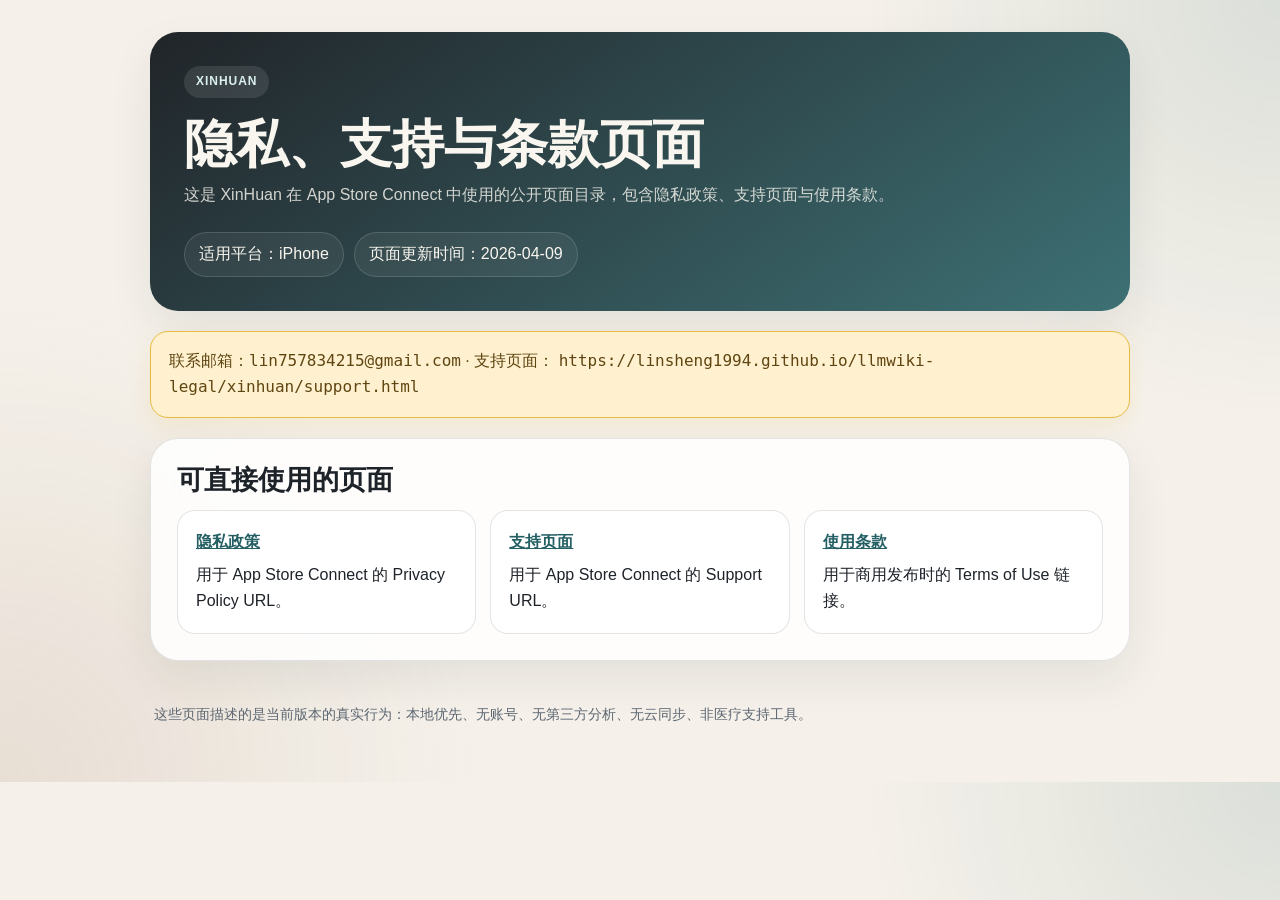
==== xinhuan/index.html @ 8fe2af12 "Add XinHuan legal pages" ====
<!doctype html>
<html lang="zh-CN">
  <head>
    <meta charset="utf-8" />
    <meta name="viewport" content="width=device-width, initial-scale=1" />
    <title>XinHuan 法务与支持页面</title>
    <link rel="stylesheet" href="../legal.css" />
  </head>
  <body>
    <main class="page">
      <section class="hero">
        <span class="eyebrow">XinHuan</span>
        <h1>隐私、支持与条款页面</h1>
        <p>
          这是 XinHuan 在 App Store Connect 中使用的公开页面目录，包含隐私政策、支持页面与使用条款。
        </p>
        <div class="hero-meta">
          <span>适用平台：iPhone</span>
          <span>页面更新时间：2026-04-09</span>
        </div>
      </section>

      <div class="banner">
        联系邮箱：<span class="mono">lin757834215@gmail.com</span> · 支持页面：
        <span class="mono">https://linsheng1994.github.io/llmwiki-legal/xinhuan/support.html</span>
      </div>

      <section class="card">
        <h2>可直接使用的页面</h2>
        <div class="grid">
          <article class="tile">
            <strong><a href="./privacy-policy.html">隐私政策</a></strong>
            <span>用于 App Store Connect 的 Privacy Policy URL。</span>
          </article>
          <article class="tile">
            <strong><a href="./support.html">支持页面</a></strong>
            <span>用于 App Store Connect 的 Support URL。</span>
          </article>
          <article class="tile">
            <strong><a href="./terms.html">使用条款</a></strong>
            <span>用于商用发布时的 Terms of Use 链接。</span>
          </article>
        </div>
      </section>

      <footer class="footer">
        这些页面描述的是当前版本的真实行为：本地优先、无账号、无第三方分析、无云同步、非医疗支持工具。
      </footer>
    </main>
  </body>
</html>
---- legal.css ----
:root {
  color-scheme: light;
  --bg: #f5f1ea;
  --paper: rgba(255, 255, 255, 0.86);
  --paper-strong: #ffffff;
  --ink: #1e2329;
  --muted: #5d6772;
  --line: rgba(30, 35, 41, 0.12);
  --sea: #245f64;
  --clay: #855338;
  --sand: #d9b992;
  --rose: #9a4754;
  --warn: #fff1cf;
  --warn-line: #e7bb43;
  --shadow: 0 18px 44px rgba(30, 35, 41, 0.08);
  --radius-lg: 28px;
  --radius-md: 18px;
  --radius-sm: 12px;
  --max: 980px;
}

* {
  box-sizing: border-box;
}

html {
  margin: 0;
  padding: 0;
  background:
    radial-gradient(circle at top right, rgba(36, 95, 100, 0.12), transparent 26rem),
    radial-gradient(circle at bottom left, rgba(133, 83, 56, 0.12), transparent 30rem),
    var(--bg);
  color: var(--ink);
  font-family:
    "PingFang SC",
    "Noto Sans SC",
    "Helvetica Neue",
    sans-serif;
  line-height: 1.65;
}

body {
  margin: 0;
  padding: 32px 20px 56px;
}

a {
  color: var(--sea);
}

.page {
  max-width: var(--max);
  margin: 0 auto;
}

.hero {
  padding: 34px;
  border-radius: var(--radius-lg);
  background:
    linear-gradient(145deg, rgba(24, 28, 33, 0.96), rgba(36, 95, 100, 0.88));
  color: #f9f6ef;
  box-shadow: var(--shadow);
}

.eyebrow {
  display: inline-flex;
  align-items: center;
  gap: 8px;
  padding: 6px 12px;
  border-radius: 999px;
  font-size: 12px;
  font-weight: 700;
  letter-spacing: 0.08em;
  text-transform: uppercase;
  color: #d9f0ee;
  background: rgba(255, 255, 255, 0.1);
}

.hero h1 {
  margin: 18px 0 10px;
  font-size: clamp(34px, 6vw, 52px);
  line-height: 1.08;
}

.hero p {
  margin: 0;
  max-width: 54rem;
  color: rgba(249, 246, 239, 0.82);
}

.hero-meta {
  display: flex;
  flex-wrap: wrap;
  gap: 10px;
  margin-top: 24px;
}

.hero-meta span,
.nav a {
  display: inline-flex;
  align-items: center;
  justify-content: center;
  min-height: 38px;
  padding: 8px 14px;
  border-radius: 999px;
  border: 1px solid rgba(255, 255, 255, 0.14);
  color: inherit;
  text-decoration: none;
  background: rgba(255, 255, 255, 0.06);
}

.banner {
  margin: 20px 0;
  padding: 16px 18px;
  border-radius: var(--radius-md);
  border: 1px solid var(--warn-line);
  background: var(--warn);
  color: #5f4511;
  box-shadow: 0 8px 20px rgba(231, 187, 67, 0.14);
}

.nav {
  display: flex;
  flex-wrap: wrap;
  gap: 10px;
  margin: 18px 0 26px;
}

.nav a {
  color: var(--sea);
  border-color: rgba(36, 95, 100, 0.12);
  background: rgba(255, 255, 255, 0.72);
}

.card {
  margin-top: 18px;
  padding: 26px;
  border-radius: var(--radius-lg);
  background: var(--paper);
  border: 1px solid var(--line);
  box-shadow: var(--shadow);
  backdrop-filter: blur(16px);
}

.card h2 {
  margin: 0 0 14px;
  font-size: 27px;
  line-height: 1.18;
}

.card h3 {
  margin: 18px 0 8px;
  font-size: 18px;
}

.card p,
.card li {
  color: var(--muted);
}

.grid {
  display: grid;
  grid-template-columns: repeat(auto-fit, minmax(220px, 1fr));
  gap: 14px;
}

.tile {
  padding: 18px;
  border-radius: var(--radius-md);
  background: var(--paper-strong);
  border: 1px solid var(--line);
}

.tile strong {
  display: block;
  margin-bottom: 6px;
  color: var(--ink);
}

.fact-table {
  width: 100%;
  border-collapse: collapse;
  margin-top: 10px;
}

.fact-table th,
.fact-table td {
  padding: 14px 0;
  border-bottom: 1px solid var(--line);
  text-align: left;
  vertical-align: top;
}

.fact-table th {
  width: 28%;
  color: var(--ink);
  font-weight: 700;
}

.muted {
  color: var(--muted);
}

.mono {
  font-family:
    ui-monospace,
    SFMono-Regular,
    Menlo,
    Monaco,
    Consolas,
    monospace;
}

.footer {
  margin-top: 22px;
  padding: 20px 4px 0;
  color: var(--muted);
  font-size: 14px;
}

.footer a {
  color: var(--clay);
}

@media (max-width: 720px) {
  body {
    padding: 20px 14px 40px;
  }

  .hero,
  .card {
    padding: 22px;
  }

  .fact-table th,
  .fact-table td {
    display: block;
    width: 100%;
    padding: 8px 0;
  }

  .fact-table tr {
    display: block;
    padding: 10px 0;
    border-bottom: 1px solid var(--line);
  }

  .fact-table th,
  .fact-table td {
    border: 0;
  }
}
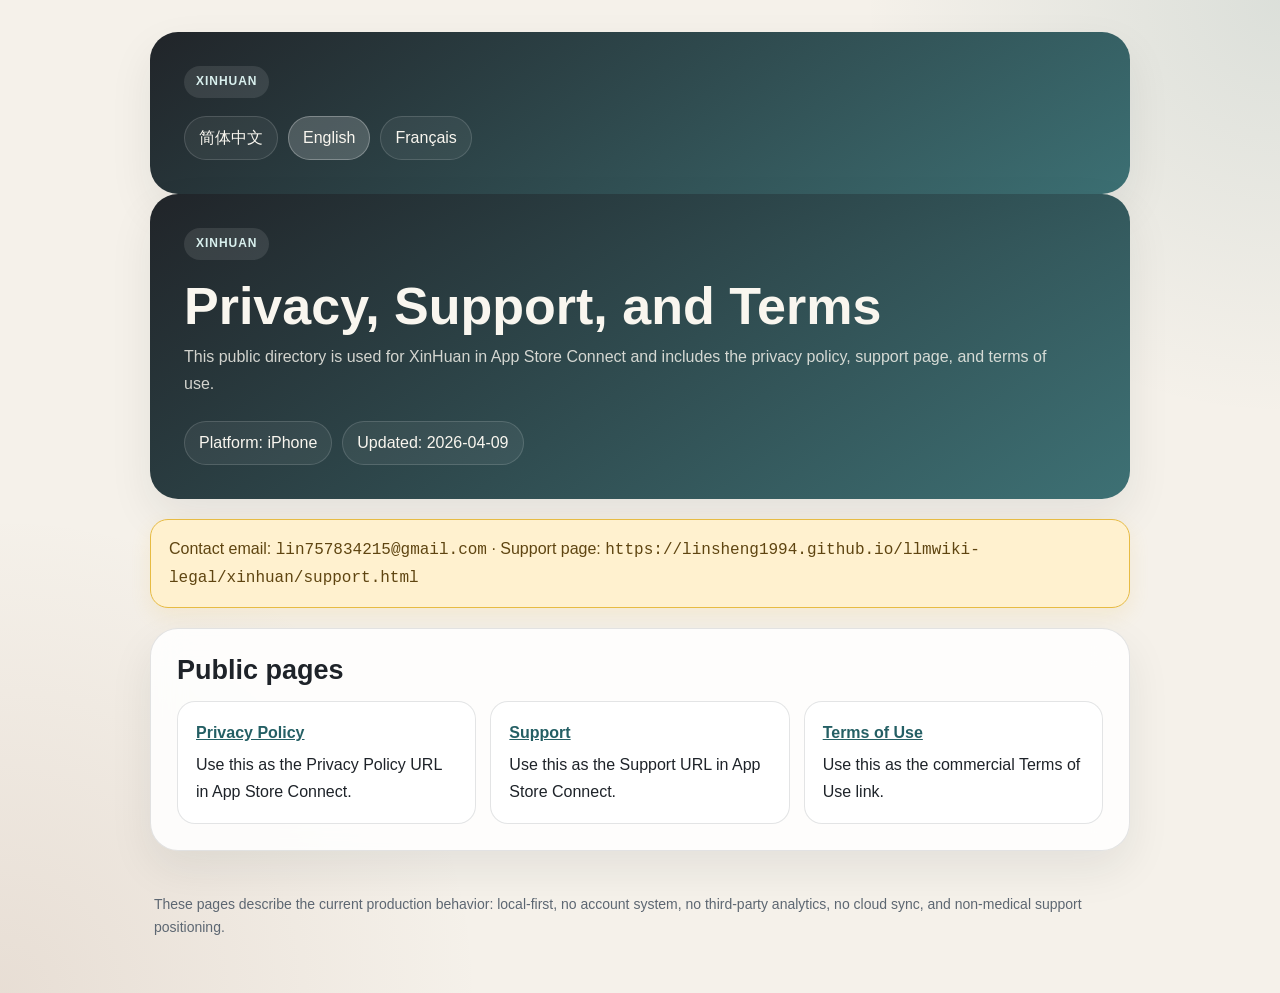
==== commit ca29a8f1: "Add multilingual XinHuan legal pages" ====
--- a/xinhuan/index.html
+++ b/xinhuan/index.html
@@ -1,19 +1,29 @@
 <!doctype html>
-<html lang="zh-CN">
+<html lang="en">
   <head>
     <meta charset="utf-8" />
     <meta name="viewport" content="width=device-width, initial-scale=1" />
-    <title>XinHuan 法务与支持页面</title>
+    <title>XinHuan Legal and Support Pages</title>
     <link rel="stylesheet" href="../legal.css" />
+    <script defer src="../locale.js"></script>
   </head>
   <body>
-    <main class="page">
+    <div class="page">
+      <section class="hero">
+        <span class="eyebrow">XinHuan</span>
+        <div class="locale-switch" aria-label="Language switch">
+          <a href="?lang=zh-CN" data-lang-link="zh-CN">简体中文</a>
+          <a href="?lang=en" data-lang-link="en">English</a>
+          <a href="?lang=fr-CA" data-lang-link="fr-CA">Français</a>
+        </div>
+      </section>
+    </div>
+
+    <main class="page" data-lang="zh-CN">
       <section class="hero">
         <span class="eyebrow">XinHuan</span>
         <h1>隐私、支持与条款页面</h1>
-        <p>
-          这是 XinHuan 在 App Store Connect 中使用的公开页面目录，包含隐私政策、支持页面与使用条款。
-        </p>
+        <p>这是 XinHuan 在 App Store Connect 中使用的公开页面目录，包含隐私政策、支持页面与使用条款。</p>
         <div class="hero-meta">
           <span>适用平台：iPhone</span>
           <span>页面更新时间：2026-04-09</span>
@@ -29,23 +39,95 @@
         <h2>可直接使用的页面</h2>
         <div class="grid">
           <article class="tile">
-            <strong><a href="./privacy-policy.html">隐私政策</a></strong>
+            <strong><a href="./privacy-policy.html?lang=zh-CN">隐私政策</a></strong>
             <span>用于 App Store Connect 的 Privacy Policy URL。</span>
           </article>
           <article class="tile">
-            <strong><a href="./support.html">支持页面</a></strong>
+            <strong><a href="./support.html?lang=zh-CN">支持页面</a></strong>
             <span>用于 App Store Connect 的 Support URL。</span>
           </article>
           <article class="tile">
-            <strong><a href="./terms.html">使用条款</a></strong>
+            <strong><a href="./terms.html?lang=zh-CN">使用条款</a></strong>
             <span>用于商用发布时的 Terms of Use 链接。</span>
           </article>
         </div>
       </section>
 
-      <footer class="footer">
-        这些页面描述的是当前版本的真实行为：本地优先、无账号、无第三方分析、无云同步、非医疗支持工具。
-      </footer>
+      <footer class="footer">这些页面描述的是当前版本的真实行为：本地优先、无账号、无第三方分析、无云同步、非医疗支持工具。</footer>
+    </main>
+
+    <main class="page" data-lang="en">
+      <section class="hero">
+        <span class="eyebrow">XinHuan</span>
+        <h1>Privacy, Support, and Terms</h1>
+        <p>This public directory is used for XinHuan in App Store Connect and includes the privacy policy, support page, and terms of use.</p>
+        <div class="hero-meta">
+          <span>Platform: iPhone</span>
+          <span>Updated: 2026-04-09</span>
+        </div>
+      </section>
+
+      <div class="banner">
+        Contact email: <span class="mono">lin757834215@gmail.com</span> · Support page:
+        <span class="mono">https://linsheng1994.github.io/llmwiki-legal/xinhuan/support.html</span>
+      </div>
+
+      <section class="card">
+        <h2>Public pages</h2>
+        <div class="grid">
+          <article class="tile">
+            <strong><a href="./privacy-policy.html?lang=en">Privacy Policy</a></strong>
+            <span>Use this as the Privacy Policy URL in App Store Connect.</span>
+          </article>
+          <article class="tile">
+            <strong><a href="./support.html?lang=en">Support</a></strong>
+            <span>Use this as the Support URL in App Store Connect.</span>
+          </article>
+          <article class="tile">
+            <strong><a href="./terms.html?lang=en">Terms of Use</a></strong>
+            <span>Use this as the commercial Terms of Use link.</span>
+          </article>
+        </div>
+      </section>
+
+      <footer class="footer">These pages describe the current production behavior: local-first, no account system, no third-party analytics, no cloud sync, and non-medical support positioning.</footer>
+    </main>
+
+    <main class="page" data-lang="fr-CA">
+      <section class="hero">
+        <span class="eyebrow">XinHuan</span>
+        <h1>Confidentialité, soutien et conditions</h1>
+        <p>Ce répertoire public est utilisé pour XinHuan dans App Store Connect et regroupe la politique de confidentialité, la page de soutien et les conditions d’utilisation.</p>
+        <div class="hero-meta">
+          <span>Plateforme : iPhone</span>
+          <span>Mise à jour : 2026-04-09</span>
+        </div>
+      </section>
+
+      <div class="banner">
+        Courriel : <span class="mono">lin757834215@gmail.com</span> · Page de soutien :
+        <span class="mono">https://linsheng1994.github.io/llmwiki-legal/xinhuan/support.html</span>
+      </div>
+
+      <section class="card">
+        <h2>Pages publiques</h2>
+        <div class="grid">
+          <article class="tile">
+            <strong><a href="./privacy-policy.html?lang=fr-CA">Politique de confidentialité</a></strong>
+            <span>À utiliser comme URL de confidentialité dans App Store Connect.</span>
+          </article>
+          <article class="tile">
+            <strong><a href="./support.html?lang=fr-CA">Soutien</a></strong>
+            <span>À utiliser comme URL de soutien dans App Store Connect.</span>
+          </article>
+          <article class="tile">
+            <strong><a href="./terms.html?lang=fr-CA">Conditions d’utilisation</a></strong>
+            <span>À utiliser comme lien commercial pour les conditions d’utilisation.</span>
+          </article>
+        </div>
+      </section>
+
+      <footer class="footer">Ces pages décrivent le comportement actuel en production : approche locale d’abord, sans compte, sans analytics tiers, sans synchronisation infonuagique, et avec un positionnement de soutien non médical.</footer>
     </main>
   </body>
 </html>
--- a/legal.css
+++ b/legal.css
@@ -109,6 +109,31 @@
   background: rgba(255, 255, 255, 0.06);
 }
 
+.locale-switch {
+  display: flex;
+  flex-wrap: wrap;
+  gap: 10px;
+  margin-top: 18px;
+}
+
+.locale-switch a {
+  display: inline-flex;
+  align-items: center;
+  justify-content: center;
+  min-height: 38px;
+  padding: 8px 14px;
+  border-radius: 999px;
+  border: 1px solid rgba(255, 255, 255, 0.14);
+  color: #f9f6ef;
+  text-decoration: none;
+  background: rgba(255, 255, 255, 0.06);
+}
+
+.locale-switch a.is-active {
+  background: rgba(255, 255, 255, 0.18);
+  border-color: rgba(255, 255, 255, 0.28);
+}
+
 .banner {
   margin: 20px 0;
   padding: 16px 18px;
@@ -222,6 +247,10 @@
   color: var(--clay);
 }
 
+[hidden] {
+  display: none !important;
+}
+
 @media (max-width: 720px) {
   body {
     padding: 20px 14px 40px;
